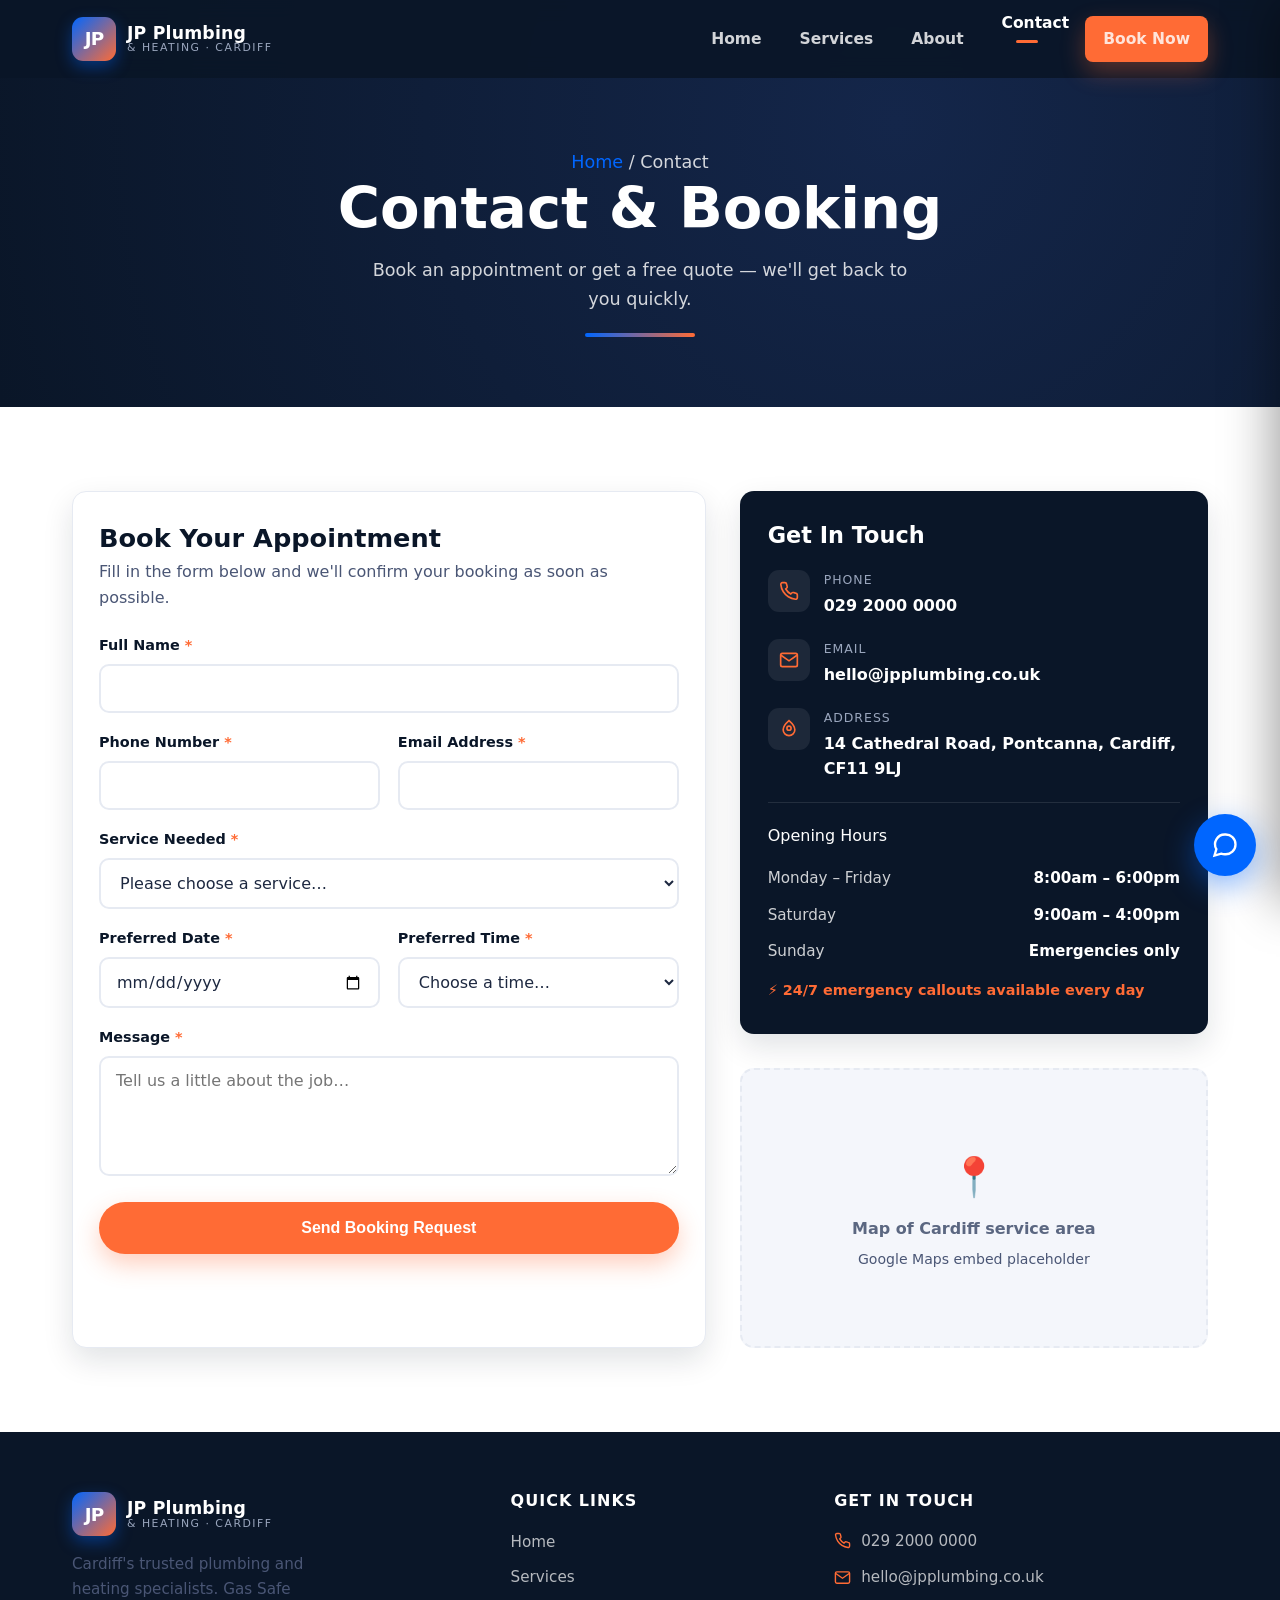
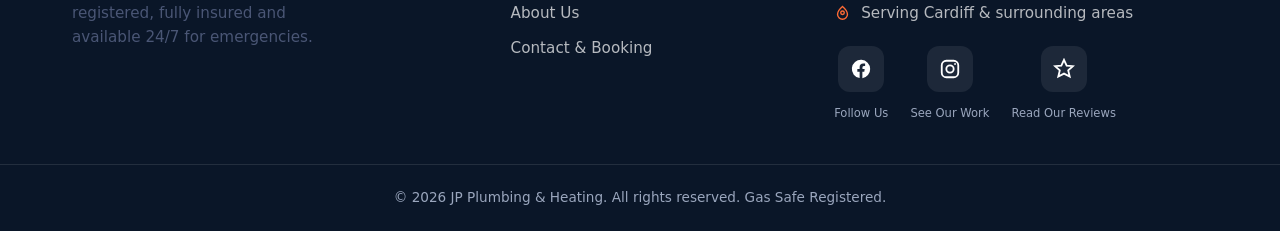
==== contact.html @ 23effeac "first website build - jp plumbing heating" ====
<!DOCTYPE html>
<html lang="en-GB">
<head>
  <meta charset="UTF-8" />
  <meta name="viewport" content="width=device-width, initial-scale=1.0" />
  <title>Contact &amp; Booking | JP Plumbing &amp; Heating Cardiff</title>
  <meta name="description" content="Book a plumber in Cardiff. Get in touch with JP Plumbing & Heating by phone, email or our quick booking form. 24/7 emergency callouts available." />
  <link rel="stylesheet" href="css/styles.css" />
  <link rel="icon" href="data:image/svg+xml,%3Csvg xmlns='http://www.w3.org/2000/svg' viewBox='0 0 100 100'%3E%3Crect width='100' height='100' rx='22' fill='%230066FF'/%3E%3Ctext x='50' y='68' font-size='52' font-family='Arial' font-weight='bold' fill='white' text-anchor='middle'%3EJP%3C/text%3E%3C/svg%3E" />
</head>
<body>

  <!-- ============ NAVIGATION ============ -->
  <nav class="nav" id="nav">
    <div class="container">
      <a href="index.html" class="logo" aria-label="JP Plumbing and Heating home">
        <span class="logo-mark">JP</span>
        <span class="logo-text"><b>JP Plumbing</b><span>&amp; Heating · Cardiff</span></span>
      </a>
      <ul class="nav-links">
        <li><a href="index.html">Home</a></li>
        <li><a href="services.html">Services</a></li>
        <li><a href="about.html">About</a></li>
        <li><a href="contact.html" class="active">Contact</a></li>
        <li><a href="contact.html" class="btn btn-orange nav-cta">Book Now</a></li>
      </ul>
      <button class="hamburger" id="hamburger" aria-label="Open menu" aria-controls="mobileMenu">
        <span></span><span></span><span></span>
      </button>
    </div>
  </nav>

  <div class="menu-overlay" id="menuOverlay"></div>
  <aside class="mobile-menu" id="mobileMenu">
    <a href="index.html">Home</a>
    <a href="services.html">Services</a>
    <a href="about.html">About</a>
    <a href="contact.html" class="active">Contact</a>
    <a href="contact.html" class="btn btn-orange btn-block">Book an Appointment</a>
  </aside>

  <!-- ============ PAGE HERO ============ -->
  <header class="page-hero">
    <div class="container">
      <p class="crumb"><a href="index.html">Home</a> / Contact</p>
      <h1>Contact &amp; Booking</h1>
      <p>Book an appointment or get a free quote — we'll get back to you quickly.</p>
      <div class="title-underline"></div>
    </div>
  </header>

  <!-- ============ CONTACT ============ -->
  <section class="section">
    <div class="container">
      <div class="contact-grid">

        <!-- LEFT: form -->
        <div class="form-card reveal from-left">
          <h2>Book Your Appointment</h2>
          <p>Fill in the form below and we'll confirm your booking as soon as possible.</p>

          <form id="bookingForm" novalidate>
            <div class="field">
              <label for="fullName">Full Name <span class="req">*</span></label>
              <input type="text" id="fullName" name="fullName" required autocomplete="name" />
              <span class="err-msg">Please enter your full name.</span>
            </div>

            <div class="field-row">
              <div class="field">
                <label for="phone">Phone Number <span class="req">*</span></label>
                <input type="tel" id="phone" name="phone" required autocomplete="tel" />
                <span class="err-msg">Please enter your phone number.</span>
              </div>
              <div class="field">
                <label for="email">Email Address <span class="req">*</span></label>
                <input type="email" id="email" name="email" required autocomplete="email" />
                <span class="err-msg">Please enter a valid email address.</span>
              </div>
            </div>

            <div class="field">
              <label for="service">Service Needed <span class="req">*</span></label>
              <select id="service" name="service" required>
                <option value="">Please choose a service…</option>
                <option>Boiler Installation</option>
                <option>Emergency Repairs</option>
                <option>Bathroom Fitting</option>
                <option>Central Heating</option>
                <option>Gas Safety Checks</option>
                <option>Leak Detection</option>
              </select>
              <span class="err-msg">Please select the service you need.</span>
            </div>

            <div class="field-row">
              <div class="field">
                <label for="date">Preferred Date <span class="req">*</span></label>
                <input type="date" id="date" name="date" required />
                <span class="err-msg">Please choose a preferred date.</span>
              </div>
              <div class="field">
                <label for="time">Preferred Time <span class="req">*</span></label>
                <select id="time" name="time" required>
                  <option value="">Choose a time…</option>
                  <option>Morning (8am–12pm)</option>
                  <option>Afternoon (12pm–5pm)</option>
                  <option>Evening (5pm–8pm)</option>
                </select>
                <span class="err-msg">Please choose a preferred time.</span>
              </div>
            </div>

            <div class="field">
              <label for="message">Message <span class="req">*</span></label>
              <textarea id="message" name="message" required placeholder="Tell us a little about the job…"></textarea>
              <span class="err-msg">Please add a short message.</span>
            </div>

            <button type="submit" class="btn btn-orange btn-block">Send Booking Request</button>
          </form>

          <!-- Success message (revealed by JS, no page reload) -->
          <div class="form-success" id="formSuccess">
            <div class="tick">✓</div>
            <h3>Thank You — Request Received!</h3>
            <p>We've received your booking request and will be in touch very shortly to confirm. For anything urgent, call us on <a href="tel:02920000000">029 2000 0000</a>.</p>
          </div>
        </div>

        <!-- RIGHT: info -->
        <div class="reveal from-right">
          <div class="info-card">
            <h3>Get In Touch</h3>
            <div class="info-row">
              <div class="ic"><svg viewBox="0 0 24 24" fill="none" stroke="currentColor" stroke-width="2"><path d="M22 16.9v3a2 2 0 0 1-2.2 2 19.8 19.8 0 0 1-8.6-3 19.5 19.5 0 0 1-6-6 19.8 19.8 0 0 1-3-8.6A2 2 0 0 1 4.1 2h3a2 2 0 0 1 2 1.7c.1.9.4 1.8.7 2.6a2 2 0 0 1-.5 2.1L8.1 9.6a16 16 0 0 0 6 6l1.2-1.2a2 2 0 0 1 2.1-.5c.8.3 1.7.6 2.6.7a2 2 0 0 1 1.9 2z"/></svg></div>
              <div><div class="it">Phone</div><div class="iv"><a href="tel:02920000000">029 2000 0000</a></div></div>
            </div>
            <div class="info-row">
              <div class="ic"><svg viewBox="0 0 24 24" fill="none" stroke="currentColor" stroke-width="2"><rect x="2" y="4" width="20" height="16" rx="2"/><path d="m2 6 10 7L22 6"/></svg></div>
              <div><div class="it">Email</div><div class="iv"><a href="mailto:hello@jpplumbing.co.uk">hello@jpplumbing.co.uk</a></div></div>
            </div>
            <div class="info-row">
              <div class="ic"><svg viewBox="0 0 24 24" fill="none" stroke="currentColor" stroke-width="2"><path d="M12 2s7 6 7 11a7 7 0 0 1-14 0c0-5 7-11 7-11z"/><circle cx="12" cy="11" r="2.5"/></svg></div>
              <div><div class="it">Address</div><div class="iv">14 Cathedral Road, Pontcanna, Cardiff, CF11 9LJ</div></div>
            </div>

            <div class="opening-hours">
              <div class="it" style="margin-bottom:12px;">Opening Hours</div>
              <div class="oh-row"><span>Monday – Friday</span><b>8:00am – 6:00pm</b></div>
              <div class="oh-row"><span>Saturday</span><b>9:00am – 4:00pm</b></div>
              <div class="oh-row"><span>Sunday</span><b>Emergencies only</b></div>
              <p class="emergency-note">⚡ 24/7 emergency callouts available every day</p>
            </div>
          </div>

          <!-- Map placeholder -->
          <div class="map-box">
            <div>
              <div class="pin">📍</div>
              <strong>Map of Cardiff service area</strong>
              <p style="margin-top:6px;font-size:0.88rem;">Google Maps embed placeholder</p>
            </div>
          </div>
        </div>

      </div>
    </div>
  </section>

  <!-- ============ FOOTER ============ -->
  <footer class="footer reveal">
    <div class="container">
      <div class="footer-grid">
        <div class="footer-brand">
          <a href="index.html" class="logo">
            <span class="logo-mark">JP</span>
            <span class="logo-text"><b>JP Plumbing</b><span>&amp; Heating · Cardiff</span></span>
          </a>
          <p>Cardiff's trusted plumbing and heating specialists. Gas Safe registered, fully insured and available 24/7 for emergencies.</p>
        </div>
        <div class="footer-links">
          <h4>Quick Links</h4>
          <ul>
            <li><a href="index.html">Home</a></li>
            <li><a href="services.html">Services</a></li>
            <li><a href="about.html">About Us</a></li>
            <li><a href="contact.html">Contact &amp; Booking</a></li>
          </ul>
        </div>
        <div class="footer-contact">
          <h4>Get In Touch</h4>
          <div class="fc-row"><svg viewBox="0 0 24 24" fill="none" stroke="currentColor" stroke-width="2"><path d="M22 16.9v3a2 2 0 0 1-2.2 2 19.8 19.8 0 0 1-8.6-3 19.5 19.5 0 0 1-6-6 19.8 19.8 0 0 1-3-8.6A2 2 0 0 1 4.1 2h3a2 2 0 0 1 2 1.7c.1.9.4 1.8.7 2.6a2 2 0 0 1-.5 2.1L8.1 9.6a16 16 0 0 0 6 6l1.2-1.2a2 2 0 0 1 2.1-.5c.8.3 1.7.6 2.6.7a2 2 0 0 1 1.9 2z"/></svg> <a href="tel:02920000000">029 2000 0000</a></div>
          <div class="fc-row"><svg viewBox="0 0 24 24" fill="none" stroke="currentColor" stroke-width="2"><rect x="2" y="4" width="20" height="16" rx="2"/><path d="m2 6 10 7L22 6"/></svg> <a href="mailto:hello@jpplumbing.co.uk">hello@jpplumbing.co.uk</a></div>
          <div class="fc-row"><svg viewBox="0 0 24 24" fill="none" stroke="currentColor" stroke-width="2"><path d="M12 2s7 6 7 11a7 7 0 0 1-14 0c0-5 7-11 7-11z"/><circle cx="12" cy="11" r="2.5"/></svg> Serving Cardiff &amp; surrounding areas</div>
          <div class="social">
            <div class="social-item">
              <a href="#" aria-label="Facebook"><svg viewBox="0 0 24 24" fill="currentColor"><path d="M22 12a10 10 0 1 0-11.5 9.9v-7H8v-2.9h2.5V9.8c0-2.5 1.5-3.9 3.8-3.9 1.1 0 2.2.2 2.2.2v2.5h-1.300c-1.2 0-1.6.8-1.6 1.6v1.9H16l-.4 2.9h-2.1v7A10 10 0 0 0 22 12z"/></svg></a>
              <span>Follow Us</span>
            </div>
            <div class="social-item">
              <a href="#" aria-label="Instagram"><svg viewBox="0 0 24 24" fill="none" stroke="currentColor" stroke-width="2"><rect x="3" y="3" width="18" height="18" rx="5"/><circle cx="12" cy="12" r="4"/><circle cx="17.5" cy="6.5" r="1" fill="currentColor" stroke="none"/></svg></a>
              <span>See Our Work</span>
            </div>
            <div class="social-item">
              <a href="#" aria-label="Google Reviews"><svg viewBox="0 0 24 24" fill="none" stroke="currentColor" stroke-width="2"><path d="M12 2l2.9 6.3 6.9.6-5.2 4.6 1.6 6.8L12 17l-6.2 3.3 1.6-6.8L2.2 8.9l6.9-.6z"/></svg></a>
              <span>Read Our Reviews</span>
            </div>
          </div>
        </div>
      </div>
    </div>
    <div class="footer-bottom">
      © <span id="year">2026</span> JP Plumbing &amp; Heating. All rights reserved. Gas Safe Registered.
    </div>
  </footer>

  <!-- ============ CHATBOT ============ -->
  <button class="chat-launcher" id="chatLauncher" aria-label="Open chat assistant">
    <svg viewBox="0 0 24 24" fill="none" stroke="currentColor" stroke-width="2"><path d="M21 11.5a8.4 8.4 0 0 1-9 8.4 9.3 9.3 0 0 1-3.3-.5L3 21l1.6-5.4A8.4 8.4 0 0 1 12 3a8.4 8.4 0 0 1 9 8.5z"/></svg>
  </button>
  <div class="chat-window" id="chatWindow" role="dialog" aria-label="JP Plumbing chat assistant">
    <div class="chat-header">
      <div class="ch-avatar">JP</div>
      <div class="ch-title"><b>JP Plumbing</b><span>Online now</span></div>
      <button class="chat-close" aria-label="Close chat">✕</button>
    </div>
    <div class="chat-body"></div>
    <div class="chat-quick">
      <button>What services do you offer?</button>
      <button>How much does a boiler service cost?</button>
      <button>What areas do you cover?</button>
      <button>Do you offer emergency callouts?</button>
      <button>How do I book?</button>
    </div>
    <div class="chat-input">
      <input type="text" id="chatInput" placeholder="Type your message…" aria-label="Type your message" />
      <button class="chat-send" id="chatSend" aria-label="Send message">
        <svg viewBox="0 0 24 24" fill="none" stroke="currentColor" stroke-width="2"><path d="M22 2 11 13M22 2l-7 20-4-9-9-4z"/></svg>
      </button>
    </div>
  </div>

  <script src="js/main.js"></script>
</body>
</html>
---- css/styles.css ----
/* =====================================================================
   JP Plumbing & Heating — Master Stylesheet
   Palette: navy #0A1628 | electric blue #0066FF | white #FFFFFF | orange #FF6B35
   Mobile-first, UK English. No external libraries.
   ===================================================================== */

/* ---------- 1. Design tokens ---------- */
:root {
  --navy: #0A1628;
  --navy-soft: #122039;
  --navy-card: #16243f;
  --blue: #0066FF;
  --blue-dark: #0050cc;
  --white: #FFFFFF;
  --orange: #FF6B35;
  --orange-dark: #e85a26;
  --grey-100: #f4f6fb;
  --grey-200: #e6eaf2;
  --grey-400: #9aa6bd;
  --grey-600: #5b6781;
  --text: #1d2840;
  --text-light: #4a5675;

  --radius: 14px;
  --radius-sm: 10px;
  --shadow-sm: 0 4px 14px rgba(10, 22, 40, 0.08);
  --shadow-md: 0 12px 30px rgba(10, 22, 40, 0.12);
  --shadow-blue: 0 14px 34px rgba(0, 102, 255, 0.28);
  --container: 1180px;
  --nav-h: 78px;
  --nav-h-shrink: 62px;
  --ease: cubic-bezier(0.22, 0.61, 0.36, 1);
}

/* ---------- 2. Reset & base ---------- */
*, *::before, *::after { box-sizing: border-box; margin: 0; padding: 0; }

html { scroll-behavior: smooth; -webkit-text-size-adjust: 100%; }

body {
  font-family: "Segoe UI", system-ui, -apple-system, "Helvetica Neue", Arial, sans-serif;
  color: var(--text);
  background: var(--white);
  line-height: 1.6;
  overflow-x: hidden;
}

img { max-width: 100%; display: block; }
a { text-decoration: none; color: inherit; }
ul { list-style: none; }

h1, h2, h3, h4 { line-height: 1.15; font-weight: 800; color: var(--navy); }
h1 { font-size: clamp(2rem, 6vw, 3.6rem); }
h2 { font-size: clamp(1.7rem, 4.4vw, 2.6rem); }
h3 { font-size: clamp(1.15rem, 2.6vw, 1.4rem); }

p { color: var(--text-light); }

.container { width: 100%; max-width: var(--container); margin: 0 auto; padding: 0 22px; }

.section { padding: 84px 0; }
.section-tight { padding: 60px 0; }

.section-head { text-align: center; max-width: 640px; margin: 0 auto 52px; }
.section-head h2 { margin-bottom: 14px; }
.section-head p { font-size: 1.05rem; }

.eyebrow {
  display: inline-block;
  text-transform: uppercase;
  letter-spacing: 2px;
  font-size: 0.78rem;
  font-weight: 700;
  color: var(--blue);
  margin-bottom: 12px;
}

/* ---------- 3. Buttons ---------- */
.btn {
  display: inline-flex;
  align-items: center;
  justify-content: center;
  gap: 9px;
  font-weight: 700;
  font-size: 1rem;
  padding: 15px 30px;
  border-radius: 50px;
  border: 2px solid transparent;
  cursor: pointer;
  transition: transform 0.25s var(--ease), box-shadow 0.25s var(--ease), background 0.25s var(--ease), color 0.25s var(--ease);
  white-space: nowrap;
}
.btn:focus-visible { outline: 3px solid var(--orange); outline-offset: 3px; }
.btn-orange { background: var(--orange); color: var(--white); box-shadow: 0 10px 24px rgba(255, 107, 53, 0.32); }
.btn-orange:hover { background: var(--orange-dark); transform: translateY(-3px); box-shadow: 0 16px 30px rgba(255, 107, 53, 0.42); }
.btn-blue { background: var(--blue); color: var(--white); box-shadow: var(--shadow-blue); }
.btn-blue:hover { background: var(--blue-dark); transform: translateY(-3px); }
.btn-outline { background: transparent; color: var(--white); border-color: rgba(255, 255, 255, 0.7); }
.btn-outline:hover { background: var(--white); color: var(--navy); transform: translateY(-3px); }
.btn-ghost { background: var(--white); color: var(--blue); border-color: var(--grey-200); box-shadow: var(--shadow-sm); }
.btn-ghost:hover { border-color: var(--blue); transform: translateY(-3px); }
.btn-block { width: 100%; }

/* ---------- 4. Navigation ---------- */
.nav {
  position: fixed;
  top: 0; left: 0; right: 0;
  height: var(--nav-h);
  display: flex;
  align-items: center;
  z-index: 1000;
  background: rgba(10, 22, 40, 0.92);
  backdrop-filter: blur(10px);
  transition: height 0.3s var(--ease), background 0.3s var(--ease), box-shadow 0.3s var(--ease);
}
.nav.scrolled {
  height: var(--nav-h-shrink);
  background: rgba(10, 22, 40, 0.98);
  box-shadow: 0 6px 24px rgba(0, 0, 0, 0.28);
}
.nav .container { display: flex; align-items: center; justify-content: space-between; }

/* Logo monogram */
.logo { display: flex; align-items: center; gap: 11px; }
.logo-mark {
  width: 44px; height: 44px;
  display: grid; place-items: center;
  border-radius: 11px;
  background: linear-gradient(135deg, var(--blue), var(--orange));
  color: var(--white);
  font-weight: 900;
  font-size: 1.15rem;
  letter-spacing: -1px;
  box-shadow: 0 6px 16px rgba(0, 102, 255, 0.4);
}
.logo-text { display: flex; flex-direction: column; line-height: 1.05; }
.logo-text b { color: var(--white); font-size: 1.08rem; font-weight: 800; letter-spacing: 0.2px; }
.logo-text span { color: var(--grey-400); font-size: 0.68rem; letter-spacing: 1.5px; text-transform: uppercase; }

/* Desktop links */
.nav-links { display: none; align-items: center; gap: 6px; }
.nav-links a {
  color: rgba(255, 255, 255, 0.82);
  font-weight: 600;
  font-size: 0.97rem;
  padding: 9px 16px;
  border-radius: 8px;
  transition: color 0.2s, background 0.2s;
}
.nav-links a:hover { color: var(--white); background: rgba(255, 255, 255, 0.08); }
.nav-links a.active { color: var(--white); }
.nav-links a.active::after {
  content: ""; display: block; height: 3px; width: 22px; margin: 4px auto 0;
  background: var(--orange); border-radius: 3px;
}
.nav-cta { margin-left: 10px; }

/* Hamburger */
.hamburger {
  display: flex; flex-direction: column; gap: 5px;
  width: 44px; height: 44px;
  background: transparent; border: 0; cursor: pointer;
  align-items: center; justify-content: center;
  z-index: 1100;
}
.hamburger span {
  width: 26px; height: 3px; border-radius: 3px; background: var(--white);
  transition: transform 0.3s var(--ease), opacity 0.2s;
}
.hamburger.open span:nth-child(1) { transform: translateY(8px) rotate(45deg); }
.hamburger.open span:nth-child(2) { opacity: 0; }
.hamburger.open span:nth-child(3) { transform: translateY(-8px) rotate(-45deg); }

/* Mobile slide-in menu */
.mobile-menu {
  position: fixed; top: 0; right: 0; bottom: 0;
  width: min(320px, 84vw);
  background: var(--navy-soft);
  z-index: 1050;
  padding: calc(var(--nav-h) + 20px) 28px 40px;
  transform: translateX(105%);
  transition: transform 0.38s var(--ease);
  box-shadow: -20px 0 50px rgba(0, 0, 0, 0.4);
  display: flex; flex-direction: column; gap: 6px;
}
.mobile-menu.open { transform: translateX(0); }
.mobile-menu a {
  color: rgba(255, 255, 255, 0.88);
  font-size: 1.15rem; font-weight: 600;
  padding: 15px 14px; border-radius: 10px;
  border-bottom: 1px solid rgba(255, 255, 255, 0.07);
  transition: background 0.2s, padding-left 0.2s;
}
.mobile-menu a:hover, .mobile-menu a.active { background: rgba(0, 102, 255, 0.16); padding-left: 22px; }
.mobile-menu .btn { margin-top: 18px; }
.menu-overlay {
  position: fixed; inset: 0; background: rgba(5, 11, 22, 0.6);
  z-index: 1040; opacity: 0; visibility: hidden;
  transition: opacity 0.3s, visibility 0.3s;
}
.menu-overlay.open { opacity: 1; visibility: visible; }

/* ---------- 5. Hero ---------- */
.hero {
  position: relative;
  min-height: 100vh;
  display: flex; align-items: center;
  background: radial-gradient(circle at 75% 20%, #14264a 0%, var(--navy) 55%);
  overflow: hidden;
  padding-top: var(--nav-h);
}
#particles { position: absolute; inset: 0; z-index: 1; pointer-events: none; }
.hero .container { position: relative; z-index: 2; }
.hero-inner { max-width: 760px; }
.hero h1 { color: var(--white); margin-bottom: 22px; }
.hero h1 .word {
  display: inline-block;
  opacity: 0;
  transform: translateY(22px);
  margin-right: 0.28em;
}
.hero h1 .accent { color: var(--orange); }
.hero-sub {
  color: rgba(255, 255, 255, 0.82);
  font-size: clamp(1.05rem, 2.4vw, 1.3rem);
  max-width: 580px;
  margin-bottom: 34px;
  opacity: 0;
  transform: translateY(18px);
}
.hero-btns { display: flex; flex-wrap: wrap; gap: 16px; opacity: 0; transform: translateY(18px); }

/* hero load animations (triggered via .loaded on body) */
.loaded .hero h1 .word { animation: wordIn 0.6s var(--ease) forwards; }
.loaded .hero-sub { animation: fadeUp 0.7s var(--ease) forwards; animation-delay: var(--sub-delay, 1.2s); }
.loaded .hero-btns { animation: fadeUp 0.7s var(--ease) forwards; animation-delay: var(--btn-delay, 1.5s); }

@keyframes wordIn { to { opacity: 1; transform: translateY(0); } }
@keyframes fadeUp { to { opacity: 1; transform: translateY(0); } }

/* trust strip in hero */
.hero-trust {
  display: flex; flex-wrap: wrap; gap: 22px;
  margin-top: 38px;
  opacity: 0; transform: translateY(18px);
}
.loaded .hero-trust { animation: fadeUp 0.7s var(--ease) forwards; animation-delay: 1.8s; }
.hero-trust span {
  display: flex; align-items: center; gap: 8px;
  color: rgba(255, 255, 255, 0.7); font-size: 0.9rem; font-weight: 600;
}
.hero-trust svg { width: 18px; height: 18px; color: var(--orange); }

/* ---------- 6. Emergency banner ---------- */
.emergency {
  background: var(--orange);
  color: var(--white);
  text-align: center;
  padding: 16px 18px;
  font-weight: 700;
  position: relative;
  z-index: 5;
}
.emergency a { color: var(--white); text-decoration: underline; text-underline-offset: 3px; }
.emergency .pulse-dot {
  display: inline-block; width: 11px; height: 11px; border-radius: 50%;
  background: var(--white); margin-right: 9px; vertical-align: middle;
  animation: pulseDot 1.5s infinite;
}
@keyframes pulseDot {
  0% { box-shadow: 0 0 0 0 rgba(255, 255, 255, 0.7); }
  70% { box-shadow: 0 0 0 12px rgba(255, 255, 255, 0); }
  100% { box-shadow: 0 0 0 0 rgba(255, 255, 255, 0); }
}

/* ---------- 7. Reveal-on-scroll utility ---------- */
.reveal { opacity: 0; transform: translateY(40px); transition: opacity 0.7s var(--ease), transform 0.7s var(--ease); }
.reveal.from-left { transform: translateX(-60px); }
.reveal.from-right { transform: translateX(60px); }
.reveal.visible { opacity: 1; transform: translate(0, 0); }

/* ---------- 8. Why choose us (feature cards) ---------- */
.features-grid { display: grid; grid-template-columns: 1fr; gap: 22px; }
.feature-card {
  background: var(--white);
  border: 1px solid var(--grey-200);
  border-radius: var(--radius);
  padding: 30px 24px;
  text-align: center;
  box-shadow: var(--shadow-sm);
  transition: transform 0.3s var(--ease), box-shadow 0.3s var(--ease), border-color 0.3s;
}
.feature-card:hover {
  transform: translateY(-8px);
  box-shadow: var(--shadow-blue);
  border-color: rgba(0, 102, 255, 0.4);
}
.feature-icon {
  width: 62px; height: 62px; margin: 0 auto 18px;
  display: grid; place-items: center;
  border-radius: 16px;
  background: linear-gradient(135deg, rgba(0, 102, 255, 0.12), rgba(255, 107, 53, 0.12));
  color: var(--blue);
}
.feature-icon svg { width: 30px; height: 30px; }
.feature-card h3 { margin-bottom: 8px; font-size: 1.1rem; }
.feature-card p { font-size: 0.94rem; }

/* ---------- 9. Services preview / grid ---------- */
.services-grid { display: grid; grid-template-columns: 1fr; gap: 24px; }
.service-tile {
  background: var(--white);
  border: 1px solid var(--grey-200);
  border-radius: var(--radius);
  padding: 30px 26px;
  box-shadow: var(--shadow-sm);
  transition: transform 0.3s var(--ease), box-shadow 0.3s var(--ease);
  position: relative;
  overflow: hidden;
}
.service-tile::before {
  content: ""; position: absolute; top: 0; left: 0; width: 100%; height: 4px;
  background: linear-gradient(90deg, var(--blue), var(--orange));
  transform: scaleX(0); transform-origin: left; transition: transform 0.35s var(--ease);
}
.service-tile:hover { transform: translateY(-8px); box-shadow: var(--shadow-md); }
.service-tile:hover::before { transform: scaleX(1); }
.service-tile .feature-icon { margin: 0 0 18px; }
.service-tile h3 { margin-bottom: 10px; }
.service-tile p { font-size: 0.95rem; margin-bottom: 16px; }
.learn-more {
  display: inline-flex; align-items: center; gap: 6px;
  color: var(--blue); font-weight: 700; font-size: 0.95rem;
}
.learn-more svg { width: 16px; height: 16px; transition: transform 0.25s; }
.learn-more:hover svg { transform: translateX(4px); }

/* ---------- 10. Testimonials carousel ---------- */
.carousel { position: relative; max-width: 760px; margin: 0 auto; }
.carousel-track { position: relative; min-height: 260px; }
.testimonial {
  position: absolute; inset: 0;
  background: var(--white);
  border: 1px solid var(--grey-200);
  border-radius: var(--radius);
  padding: 40px 34px;
  text-align: center;
  box-shadow: var(--shadow-md);
  opacity: 0; visibility: hidden;
  transition: opacity 0.6s var(--ease);
}
.testimonial.active { opacity: 1; visibility: visible; position: relative; }
.stars { color: var(--orange); font-size: 1.3rem; letter-spacing: 3px; margin-bottom: 18px; }
.testimonial blockquote { font-size: 1.15rem; color: var(--text); font-style: italic; margin-bottom: 20px; line-height: 1.6; }
.testimonial .cust { font-weight: 700; color: var(--navy); }
.testimonial .cust span { display: block; color: var(--grey-600); font-weight: 500; font-size: 0.9rem; margin-top: 3px; }
.carousel-dots { display: flex; justify-content: center; gap: 10px; margin-top: 26px; }
.dot {
  width: 12px; height: 12px; border-radius: 50%; border: 0; cursor: pointer;
  background: var(--grey-200); transition: background 0.25s, transform 0.25s;
}
.dot.active { background: var(--blue); transform: scale(1.25); }

/* ---------- 11. Stats counter ---------- */
.stats { background: var(--navy); position: relative; overflow: hidden; }
.stats::before {
  content: ""; position: absolute; top: -40%; right: -10%; width: 460px; height: 460px;
  background: radial-gradient(circle, rgba(0, 102, 255, 0.22), transparent 70%);
}
.stats .container { position: relative; z-index: 1; }
.stats-grid { display: grid; grid-template-columns: 1fr 1fr; gap: 36px 20px; text-align: center; }
.stat .num { font-size: clamp(2.2rem, 7vw, 3.4rem); font-weight: 900; color: var(--white); line-height: 1; }
.stat .num .suffix { color: var(--orange); }
.stat .label { color: var(--grey-400); margin-top: 10px; font-weight: 600; font-size: 0.95rem; }

/* ---------- 12. Booking CTA banner ---------- */
.cta-banner {
  background: linear-gradient(120deg, var(--orange), var(--orange-dark));
  text-align: center;
  color: var(--white);
  padding: 70px 0;
}
.cta-banner h2 { color: var(--white); margin-bottom: 14px; }
.cta-banner p { color: rgba(255, 255, 255, 0.92); font-size: 1.1rem; margin-bottom: 28px; }

/* ---------- 13. Page hero (inner pages) ---------- */
.page-hero {
  background: radial-gradient(circle at 70% 30%, #14264a, var(--navy));
  color: var(--white);
  padding: calc(var(--nav-h) + 70px) 0 70px;
  text-align: center;
  position: relative;
  overflow: hidden;
}
.page-hero h1 { color: var(--white); margin-bottom: 14px; }
.page-hero p { color: rgba(255, 255, 255, 0.82); font-size: 1.1rem; max-width: 560px; margin: 0 auto; }
.title-underline {
  height: 4px; width: 0; background: linear-gradient(90deg, var(--blue), var(--orange));
  border-radius: 4px; margin: 20px auto 0;
}
.loaded .page-hero .title-underline { animation: underlineGrow 0.9s var(--ease) 0.3s forwards; }
@keyframes underlineGrow { to { width: 110px; } }

/* breadcrumb */
.crumb { color: var(--grey-400); font-size: 0.85rem; margin-bottom: 14px; }
.crumb a { color: var(--blue); }

/* ---------- 14. Accordion (services + FAQ) ---------- */
.accordion { max-width: 820px; margin: 0 auto; display: flex; flex-direction: column; gap: 14px; }
.acc-item { border: 1px solid var(--grey-200); border-radius: var(--radius-sm); overflow: hidden; background: var(--white); box-shadow: var(--shadow-sm); }
.acc-header {
  width: 100%; text-align: left; background: var(--white); border: 0; cursor: pointer;
  padding: 20px 22px; display: flex; align-items: center; justify-content: space-between; gap: 16px;
  font-size: 1.05rem; font-weight: 700; color: var(--navy);
}
.acc-header .acc-icon { flex-shrink: 0; width: 28px; height: 28px; display: grid; place-items: center; border-radius: 50%; background: rgba(0,102,255,0.1); color: var(--blue); transition: transform 0.3s, background 0.3s; font-size: 1.3rem; line-height: 1; }
.acc-item.open .acc-header .acc-icon { transform: rotate(45deg); background: var(--blue); color: var(--white); }
.acc-body { max-height: 0; overflow: hidden; transition: max-height 0.4s var(--ease); }
.acc-body-inner { padding: 0 22px 22px; }
.acc-body-inner p { margin-bottom: 12px; }
.acc-body-inner ul { display: grid; gap: 8px; margin-bottom: 16px; }
.acc-body-inner li { position: relative; padding-left: 26px; color: var(--text-light); }
.acc-body-inner li::before { content: "✓"; position: absolute; left: 0; color: var(--orange); font-weight: 900; }
.acc-service-top { display: flex; align-items: center; gap: 16px; }

/* ---------- 15. Pricing cards ---------- */
.pricing-grid { display: grid; grid-template-columns: 1fr; gap: 24px; max-width: 980px; margin: 0 auto; }
.price-card {
  background: var(--white); border: 1px solid var(--grey-200); border-radius: var(--radius);
  padding: 34px 28px; text-align: center; box-shadow: var(--shadow-sm);
  transition: transform 0.3s var(--ease), box-shadow 0.3s var(--ease);
  position: relative;
}
.price-card:hover { transform: translateY(-8px); box-shadow: var(--shadow-md); }
.price-card.featured { border-color: var(--blue); box-shadow: var(--shadow-blue); }
.price-card .tag { position: absolute; top: -13px; left: 50%; transform: translateX(-50%); background: var(--orange); color: var(--white); font-size: 0.75rem; font-weight: 700; padding: 5px 16px; border-radius: 50px; text-transform: uppercase; letter-spacing: 1px; }
.price-card h3 { margin-bottom: 6px; }
.price-card .price { font-size: 2.6rem; font-weight: 900; color: var(--navy); margin: 10px 0 4px; }
.price-card .price span { font-size: 1rem; font-weight: 600; color: var(--grey-600); }
.price-card .price-note { font-size: 0.9rem; color: var(--grey-600); margin-bottom: 20px; }
.price-card ul { display: grid; gap: 10px; margin-bottom: 26px; text-align: left; }
.price-card li { position: relative; padding-left: 26px; color: var(--text-light); font-size: 0.95rem; }
.price-card li::before { content: "✓"; position: absolute; left: 0; color: var(--blue); font-weight: 900; }

/* ---------- 16. About page ---------- */
.story { display: grid; grid-template-columns: 1fr; gap: 36px; align-items: center; }
.story-text h2 { margin-bottom: 18px; }
.story-text p { margin-bottom: 16px; }
.story-img {
  border-radius: var(--radius); min-height: 320px;
  background: linear-gradient(135deg, var(--navy-soft), var(--blue));
  display: grid; place-items: center; color: rgba(255,255,255,0.55);
  font-weight: 600; text-align: center; padding: 20px;
  box-shadow: var(--shadow-md); position: relative; overflow: hidden;
}
.story-img::after { content: "🔧"; font-size: 4rem; opacity: 0.25; position: absolute; }
.story-img span { position: relative; z-index: 1; }

.team-grid, .values-grid, .cert-grid { display: grid; grid-template-columns: 1fr; gap: 24px; }
.team-card { background: var(--white); border: 1px solid var(--grey-200); border-radius: var(--radius); padding: 30px 24px; text-align: center; box-shadow: var(--shadow-sm); transition: transform 0.3s var(--ease), box-shadow 0.3s var(--ease); }
.team-card:hover { transform: translateY(-8px); box-shadow: var(--shadow-md); }
.team-avatar { width: 92px; height: 92px; border-radius: 50%; margin: 0 auto 16px; display: grid; place-items: center; font-size: 1.9rem; font-weight: 900; color: var(--white); background: linear-gradient(135deg, var(--blue), var(--orange)); }
.team-card h3 { margin-bottom: 4px; }
.team-card .role { color: var(--blue); font-weight: 700; font-size: 0.9rem; margin-bottom: 12px; }
.team-card .fact { font-size: 0.92rem; }

.cert-card { background: var(--white); border: 1px solid var(--grey-200); border-radius: var(--radius); padding: 30px 24px; text-align: center; box-shadow: var(--shadow-sm); }
.cert-badge { width: 110px; height: 70px; margin: 0 auto 16px; border-radius: var(--radius-sm); display: grid; place-items: center; font-weight: 800; color: var(--white); text-align: center; font-size: 0.9rem; padding: 8px; }
.cert-badge.gas { background: linear-gradient(135deg, #e8a800, #d18f00); }
.cert-badge.which { background: linear-gradient(135deg, #6a0fb3, #4a0a80); }
.cert-badge.checkatrade { background: linear-gradient(135deg, #0a8f3c, #066b2c); }
.cert-card p { font-size: 0.92rem; }

.values-grid .value-card { background: var(--white); border: 1px solid var(--grey-200); border-radius: var(--radius); padding: 32px 26px; box-shadow: var(--shadow-sm); transition: transform 0.3s var(--ease), box-shadow 0.3s var(--ease); }
.values-grid .value-card:hover { transform: translateY(-8px); box-shadow: var(--shadow-blue); }
.value-card .feature-icon { margin: 0 0 16px; }

/* ---------- 17. Timeline ---------- */
.timeline { max-width: 760px; margin: 0 auto; position: relative; padding-left: 34px; }
.timeline::before { content: ""; position: absolute; left: 9px; top: 6px; bottom: 6px; width: 3px; background: linear-gradient(var(--blue), var(--orange)); border-radius: 3px; }
.tl-item { position: relative; padding-bottom: 34px; }
.tl-item:last-child { padding-bottom: 0; }
.tl-item::before { content: ""; position: absolute; left: -34px; top: 4px; width: 21px; height: 21px; border-radius: 50%; background: var(--white); border: 4px solid var(--blue); box-shadow: 0 0 0 4px rgba(0,102,255,0.15); }
.tl-item .year { font-weight: 900; color: var(--blue); font-size: 1.1rem; }
.tl-item h3 { margin: 4px 0 6px; font-size: 1.15rem; }
.tl-item p { font-size: 0.95rem; }

/* ---------- 18. Contact page ---------- */
.contact-grid { display: grid; grid-template-columns: 1fr; gap: 34px; }
.form-card { background: var(--white); border: 1px solid var(--grey-200); border-radius: var(--radius); padding: 32px 26px; box-shadow: var(--shadow-md); }
.form-card h2 { font-size: 1.6rem; margin-bottom: 6px; }
.form-card > p { margin-bottom: 24px; }
.field { margin-bottom: 18px; }
.field label { display: block; font-weight: 700; font-size: 0.9rem; color: var(--navy); margin-bottom: 7px; }
.field label .req { color: var(--orange); }
.field input, .field select, .field textarea {
  width: 100%; padding: 13px 15px; border: 2px solid var(--grey-200); border-radius: var(--radius-sm);
  font-size: 1rem; font-family: inherit; color: var(--text); background: var(--white);
  transition: border-color 0.2s, box-shadow 0.2s;
}
.field input:focus, .field select:focus, .field textarea:focus { outline: 0; border-color: var(--blue); box-shadow: 0 0 0 4px rgba(0,102,255,0.12); }
.field textarea { resize: vertical; min-height: 120px; }
.field.error input, .field.error select, .field.error textarea { border-color: #e23b3b; }
.field .err-msg { display: none; color: #e23b3b; font-size: 0.82rem; margin-top: 6px; font-weight: 600; }
.field.error .err-msg { display: block; }
.field-row { display: grid; grid-template-columns: 1fr; gap: 0; }

.form-success {
  display: none; text-align: center; padding: 30px 20px;
  background: rgba(0,102,255,0.06); border: 2px dashed var(--blue); border-radius: var(--radius);
}
.form-success.show { display: block; animation: fadeUp 0.6s var(--ease) forwards; }
.form-success .tick { width: 64px; height: 64px; margin: 0 auto 16px; border-radius: 50%; background: var(--blue); color: var(--white); display: grid; place-items: center; font-size: 2rem; }
.form-success h3 { margin-bottom: 8px; }

.info-card { background: var(--navy); color: var(--white); border-radius: var(--radius); padding: 32px 28px; box-shadow: var(--shadow-md); }
.info-card h3 { color: var(--white); margin-bottom: 22px; }
.info-row { display: flex; gap: 14px; align-items: flex-start; margin-bottom: 20px; }
.info-row .ic { flex-shrink: 0; width: 42px; height: 42px; border-radius: 11px; background: rgba(255,255,255,0.08); display: grid; place-items: center; color: var(--orange); }
.info-row .ic svg { width: 20px; height: 20px; }
.info-row .it { font-size: 0.78rem; text-transform: uppercase; letter-spacing: 1px; color: var(--grey-400); margin-bottom: 3px; }
.info-row .iv { color: var(--white); font-weight: 600; }
.info-row .iv a { color: var(--white); }
.info-row .iv a:hover { color: var(--orange); }
.opening-hours { border-top: 1px solid rgba(255,255,255,0.1); margin-top: 8px; padding-top: 20px; }
.opening-hours .oh-row { display: flex; justify-content: space-between; padding: 6px 0; color: rgba(255,255,255,0.8); font-size: 0.95rem; }
.opening-hours .oh-row b { color: var(--white); }
.opening-hours .emergency-note { color: var(--orange); font-weight: 700; margin-top: 10px; font-size: 0.9rem; }

.map-box {
  margin-top: 34px; border-radius: var(--radius); min-height: 280px;
  background: var(--grey-100); border: 2px dashed var(--grey-200);
  display: grid; place-items: center; text-align: center; color: var(--grey-600); padding: 20px;
}
.map-box .pin { font-size: 2.4rem; margin-bottom: 8px; }

/* ---------- 19. Footer ---------- */
.footer { background: var(--navy); color: rgba(255,255,255,0.7); padding: 60px 0 0; }
.footer-grid { display: grid; grid-template-columns: 1fr; gap: 36px; padding-bottom: 40px; }
.footer h4 { color: var(--white); font-size: 1rem; margin-bottom: 18px; text-transform: uppercase; letter-spacing: 1px; }
.footer-brand .logo { margin-bottom: 16px; }
.footer-brand p { font-size: 0.95rem; max-width: 280px; }
.footer-links ul { display: grid; gap: 10px; }
.footer-links a { color: rgba(255,255,255,0.7); font-size: 0.95rem; transition: color 0.2s, padding-left 0.2s; }
.footer-links a:hover { color: var(--orange); padding-left: 5px; }
.footer-contact .fc-row { display: flex; gap: 10px; margin-bottom: 12px; font-size: 0.95rem; align-items: center; }
.footer-contact .fc-row svg { width: 17px; height: 17px; color: var(--orange); flex-shrink: 0; }
.footer-contact a:hover { color: var(--orange); }

.social { display: flex; gap: 22px; margin-top: 20px; }
.social-item { text-align: center; }
.social-item a {
  width: 46px; height: 46px; border-radius: 12px; background: rgba(255,255,255,0.08);
  display: grid; place-items: center; color: var(--white); margin: 0 auto 7px;
  transition: background 0.25s, transform 0.25s;
}
.social-item a:hover { background: var(--blue); transform: translateY(-4px); }
.social-item a svg { width: 22px; height: 22px; }
.social-item span { font-size: 0.72rem; color: var(--grey-400); }

.footer-bottom { border-top: 1px solid rgba(255,255,255,0.1); padding: 22px 0; text-align: center; font-size: 0.85rem; color: var(--grey-400); }

/* ---------- 20. Chatbot ---------- */
.chat-launcher {
  position: fixed; bottom: 24px; right: 24px; z-index: 1200;
  width: 62px; height: 62px; border-radius: 50%; border: 0; cursor: pointer;
  background: var(--blue); color: var(--white);
  display: grid; place-items: center;
  box-shadow: 0 10px 30px rgba(0,102,255,0.45);
  animation: chatPulse 2.2s infinite;
  transition: transform 0.25s, background 0.25s;
}
.chat-launcher:hover { transform: scale(1.08); background: var(--blue-dark); }
.chat-launcher svg { width: 28px; height: 28px; }
.chat-launcher.hidden { display: none; }
@keyframes chatPulse {
  0% { box-shadow: 0 10px 30px rgba(0,102,255,0.45), 0 0 0 0 rgba(0,102,255,0.5); }
  70% { box-shadow: 0 10px 30px rgba(0,102,255,0.45), 0 0 0 18px rgba(0,102,255,0); }
  100% { box-shadow: 0 10px 30px rgba(0,102,255,0.45), 0 0 0 0 rgba(0,102,255,0); }
}

.chat-window {
  position: fixed; bottom: 24px; right: 24px; z-index: 1201;
  width: min(370px, calc(100vw - 32px)); height: min(560px, calc(100vh - 48px));
  background: var(--white); border-radius: 18px; overflow: hidden;
  display: flex; flex-direction: column;
  box-shadow: 0 24px 60px rgba(10,22,40,0.35);
  transform: translateY(30px) scale(0.96); opacity: 0; visibility: hidden;
  transform-origin: bottom right;
  transition: transform 0.32s var(--ease), opacity 0.32s var(--ease), visibility 0.32s;
}
.chat-window.open { transform: translateY(0) scale(1); opacity: 1; visibility: visible; }
.chat-header { background: var(--navy); color: var(--white); padding: 16px 18px; display: flex; align-items: center; gap: 12px; }
.chat-header .ch-avatar { width: 40px; height: 40px; border-radius: 11px; background: linear-gradient(135deg, var(--blue), var(--orange)); display: grid; place-items: center; font-weight: 900; }
.chat-header .ch-title b { display: block; font-size: 0.98rem; }
.chat-header .ch-title span { font-size: 0.78rem; color: #7ce0a3; display: flex; align-items: center; gap: 5px; }
.chat-header .ch-title span::before { content: ""; width: 8px; height: 8px; border-radius: 50%; background: #2ecc71; }
.chat-close { margin-left: auto; background: rgba(255,255,255,0.12); border: 0; color: var(--white); width: 32px; height: 32px; border-radius: 8px; cursor: pointer; font-size: 1.1rem; line-height: 1; transition: background 0.2s; }
.chat-close:hover { background: rgba(255,255,255,0.25); }

.chat-body { flex: 1; overflow-y: auto; padding: 18px 16px; background: var(--grey-100); display: flex; flex-direction: column; gap: 12px; }
.msg { max-width: 82%; padding: 11px 15px; border-radius: 16px; font-size: 0.92rem; line-height: 1.5; animation: fadeUp 0.3s var(--ease); }
.msg.bot { background: var(--white); color: var(--text); border: 1px solid var(--grey-200); border-bottom-left-radius: 4px; align-self: flex-start; }
.msg.user { background: var(--blue); color: var(--white); border-bottom-right-radius: 4px; align-self: flex-end; }
.msg a { color: var(--blue); font-weight: 700; text-decoration: underline; }
.msg.user a { color: var(--white); }

.chat-quick { display: flex; flex-wrap: wrap; gap: 8px; padding: 0 16px 12px; background: var(--grey-100); }
.chat-quick button { background: var(--white); border: 1px solid var(--blue); color: var(--blue); font-size: 0.8rem; font-weight: 600; padding: 7px 12px; border-radius: 50px; cursor: pointer; transition: background 0.2s, color 0.2s; }
.chat-quick button:hover { background: var(--blue); color: var(--white); }

.typing { display: flex; gap: 4px; padding: 13px 16px; }
.typing span { width: 8px; height: 8px; border-radius: 50%; background: var(--grey-400); animation: typingBounce 1.2s infinite; }
.typing span:nth-child(2) { animation-delay: 0.2s; }
.typing span:nth-child(3) { animation-delay: 0.4s; }
@keyframes typingBounce { 0%, 60%, 100% { transform: translateY(0); opacity: 0.5; } 30% { transform: translateY(-6px); opacity: 1; } }

.chat-input { display: flex; gap: 8px; padding: 12px 14px; border-top: 1px solid var(--grey-200); background: var(--white); }
.chat-input input { flex: 1; border: 2px solid var(--grey-200); border-radius: 50px; padding: 11px 16px; font-size: 0.92rem; font-family: inherit; }
.chat-input input:focus { outline: 0; border-color: var(--blue); }
.chat-send { width: 44px; height: 44px; border-radius: 50%; border: 0; background: var(--blue); color: var(--white); cursor: pointer; display: grid; place-items: center; flex-shrink: 0; transition: background 0.2s; }
.chat-send:hover { background: var(--blue-dark); }
.chat-send svg { width: 20px; height: 20px; }

/* ---------- 21. Responsive breakpoints ---------- */
@media (min-width: 600px) {
  .features-grid { grid-template-columns: 1fr 1fr; }
  .services-grid { grid-template-columns: 1fr 1fr; }
  .team-grid, .cert-grid { grid-template-columns: 1fr 1fr 1fr; }
  .values-grid { grid-template-columns: 1fr 1fr 1fr; }
  .field-row { grid-template-columns: 1fr 1fr; gap: 18px; }
}
@media (min-width: 900px) {
  .nav-links { display: flex; }
  .hamburger { display: none; }
  .features-grid { grid-template-columns: repeat(4, 1fr); }
  .services-grid { grid-template-columns: repeat(3, 1fr); }
  .stats-grid { grid-template-columns: repeat(4, 1fr); }
  .pricing-grid { grid-template-columns: repeat(3, 1fr); }
  .story { grid-template-columns: 1fr 1fr; gap: 50px; }
  .contact-grid { grid-template-columns: 1.15fr 0.85fr; }
  .footer-grid { grid-template-columns: 1.4fr 1fr 1.3fr; }
}

/* ---------- 22. Accessibility: reduced motion ---------- */
@media (prefers-reduced-motion: reduce) {
  *, *::before, *::after { animation-duration: 0.01ms !important; animation-iteration-count: 1 !important; transition-duration: 0.01ms !important; scroll-behavior: auto !important; }
  .reveal { opacity: 1 !important; transform: none !important; }
  .hero h1 .word, .hero-sub, .hero-btns, .hero-trust { opacity: 1 !important; transform: none !important; }
}
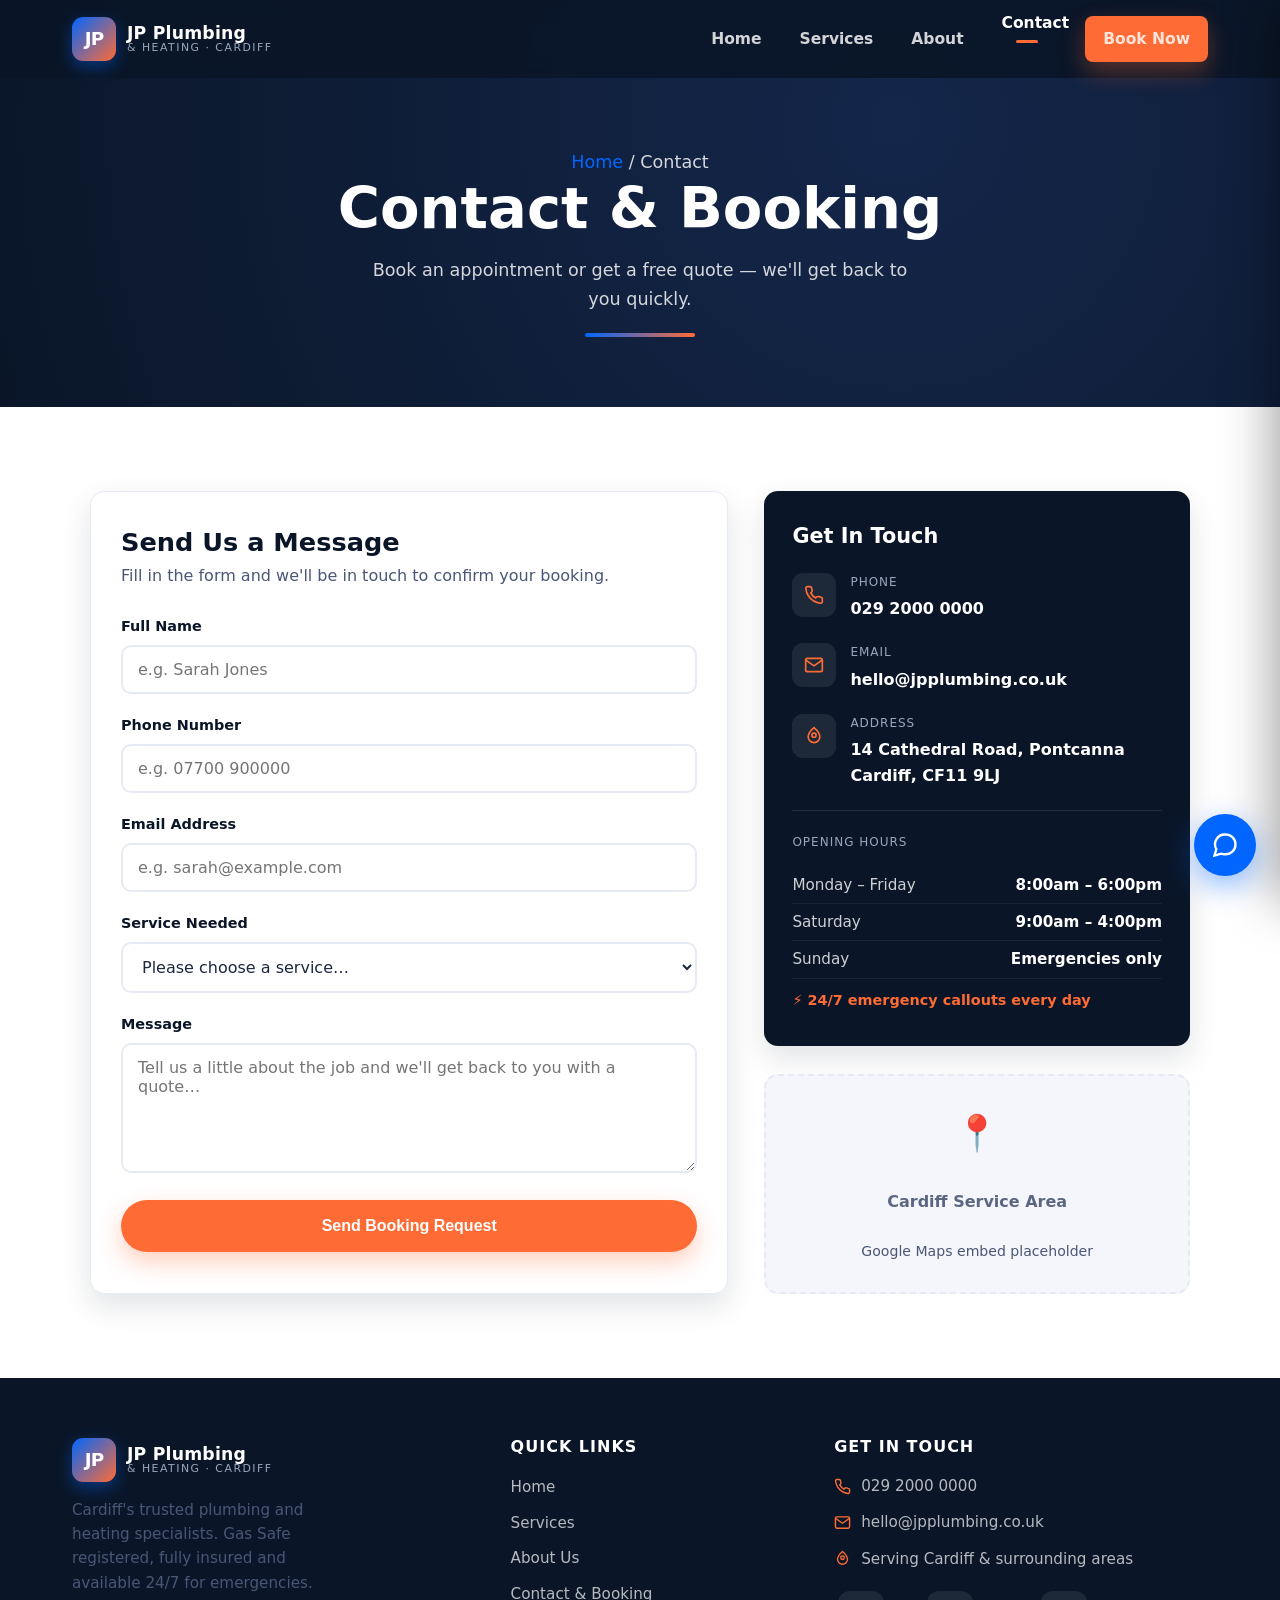
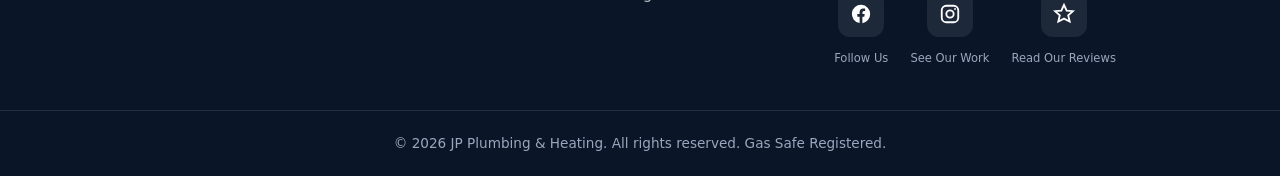
==== commit fcab5006: "rebuild contact form with native formspree" ====
--- a/contact.html
+++ b/contact.html
@@ -7,6 +7,134 @@
   <meta name="description" content="Book a plumber in Cardiff. Get in touch with JP Plumbing & Heating by phone, email or our quick booking form. 24/7 emergency callouts available." />
   <link rel="stylesheet" href="css/styles.css" />
   <link rel="icon" href="data:image/svg+xml,%3Csvg xmlns='http://www.w3.org/2000/svg' viewBox='0 0 100 100'%3E%3Crect width='100' height='100' rx='22' fill='%230066FF'/%3E%3Ctext x='50' y='68' font-size='52' font-family='Arial' font-weight='bold' fill='white' text-anchor='middle'%3EJP%3C/text%3E%3C/svg%3E" />
+  <style>
+    /* ---- Contact page local styles ---- */
+    .contact-wrap {
+      display: grid;
+      grid-template-columns: 1fr;
+      gap: 36px;
+      max-width: 1100px;
+      margin: 0 auto;
+    }
+    @media (min-width: 860px) {
+      .contact-wrap { grid-template-columns: 1.2fr 0.8fr; }
+    }
+
+    /* Form card */
+    .form-card {
+      background: var(--white);
+      border: 1px solid var(--grey-200);
+      border-radius: var(--radius);
+      padding: 36px 30px;
+      box-shadow: var(--shadow-md);
+    }
+    .form-card h2 { margin-bottom: 6px; }
+    .form-card > p { margin-bottom: 26px; }
+
+    .field { margin-bottom: 20px; }
+    .field label {
+      display: block;
+      font-weight: 700;
+      font-size: 0.9rem;
+      color: var(--navy);
+      margin-bottom: 7px;
+    }
+    .field input,
+    .field select,
+    .field textarea {
+      width: 100%;
+      padding: 13px 15px;
+      border: 2px solid var(--grey-200);
+      border-radius: var(--radius-sm);
+      font-size: 1rem;
+      font-family: inherit;
+      color: var(--text);
+      background: var(--white);
+      transition: border-color 0.2s, box-shadow 0.2s;
+    }
+    .field input:focus,
+    .field select:focus,
+    .field textarea:focus {
+      outline: 0;
+      border-color: var(--blue);
+      box-shadow: 0 0 0 4px rgba(0, 102, 255, 0.12);
+    }
+    .field textarea { resize: vertical; min-height: 130px; }
+
+    /* Info card */
+    .info-card {
+      background: var(--navy);
+      color: var(--white);
+      border-radius: var(--radius);
+      padding: 34px 28px;
+      box-shadow: var(--shadow-md);
+    }
+    .info-card h3 { color: var(--white); margin-bottom: 24px; font-size: 1.3rem; }
+
+    .info-row { display: flex; gap: 14px; align-items: flex-start; margin-bottom: 22px; }
+    .info-row .ic {
+      flex-shrink: 0;
+      width: 44px; height: 44px;
+      border-radius: 11px;
+      background: rgba(255, 255, 255, 0.08);
+      display: grid; place-items: center;
+      color: var(--orange);
+    }
+    .info-row .ic svg { width: 20px; height: 20px; }
+    .info-row .it {
+      font-size: 0.75rem;
+      text-transform: uppercase;
+      letter-spacing: 1px;
+      color: var(--grey-400);
+      margin-bottom: 4px;
+    }
+    .info-row .iv { color: var(--white); font-weight: 600; }
+    .info-row .iv a { color: var(--white); }
+    .info-row .iv a:hover { color: var(--orange); }
+
+    .opening-hours {
+      border-top: 1px solid rgba(255, 255, 255, 0.1);
+      margin-top: 6px;
+      padding-top: 22px;
+    }
+    .oh-label {
+      font-size: 0.75rem;
+      text-transform: uppercase;
+      letter-spacing: 1px;
+      color: var(--grey-400);
+      margin-bottom: 14px;
+    }
+    .oh-row {
+      display: flex;
+      justify-content: space-between;
+      padding: 7px 0;
+      color: rgba(255, 255, 255, 0.8);
+      font-size: 0.95rem;
+      border-bottom: 1px solid rgba(255, 255, 255, 0.06);
+    }
+    .oh-row b { color: var(--white); }
+    .emergency-note {
+      color: var(--orange);
+      font-weight: 700;
+      margin-top: 14px;
+      font-size: 0.9rem;
+    }
+
+    /* Map placeholder */
+    .map-box {
+      margin-top: 28px;
+      border-radius: var(--radius);
+      min-height: 220px;
+      background: var(--grey-100);
+      border: 2px dashed var(--grey-200);
+      display: grid;
+      place-items: center;
+      text-align: center;
+      color: var(--grey-600);
+      padding: 20px;
+    }
+    .map-box .pin { font-size: 2.2rem; margin-bottom: 8px; }
+  </style>
 </head>
 <body>
 
@@ -49,118 +177,105 @@
     </div>
   </header>
 
-  <!-- ============ CONTACT ============ -->
+  <!-- ============ CONTACT SECTION ============ -->
   <section class="section">
     <div class="container">
-      <div class="contact-grid">
-
-        <!-- LEFT: form -->
+      <div class="contact-wrap">
+
+        <!-- LEFT: booking form -->
         <div class="form-card reveal from-left">
-          <h2>Book Your Appointment</h2>
-          <p>Fill in the form below and we'll confirm your booking as soon as possible.</p>
-
-          <form id="bookingForm" novalidate>
-            <div class="field">
-              <label for="fullName">Full Name <span class="req">*</span></label>
-              <input type="text" id="fullName" name="fullName" required autocomplete="name" />
-              <span class="err-msg">Please enter your full name.</span>
-            </div>
-
-            <div class="field-row">
-              <div class="field">
-                <label for="phone">Phone Number <span class="req">*</span></label>
-                <input type="tel" id="phone" name="phone" required autocomplete="tel" />
-                <span class="err-msg">Please enter your phone number.</span>
-              </div>
-              <div class="field">
-                <label for="email">Email Address <span class="req">*</span></label>
-                <input type="email" id="email" name="email" required autocomplete="email" />
-                <span class="err-msg">Please enter a valid email address.</span>
-              </div>
-            </div>
-
-            <div class="field">
-              <label for="service">Service Needed <span class="req">*</span></label>
+          <h2>Send Us a Message</h2>
+          <p>Fill in the form and we'll be in touch to confirm your booking.</p>
+
+          <form action="https://formspree.io/f/mlgydqgl" method="POST">
+
+            <div class="field">
+              <label for="name">Full Name</label>
+              <input type="text" id="name" name="name" placeholder="e.g. Sarah Jones" required autocomplete="name" />
+            </div>
+
+            <div class="field">
+              <label for="phone">Phone Number</label>
+              <input type="tel" id="phone" name="phone" placeholder="e.g. 07700 900000" required autocomplete="tel" />
+            </div>
+
+            <div class="field">
+              <label for="email">Email Address</label>
+              <input type="email" id="email" name="email" placeholder="e.g. sarah@example.com" required autocomplete="email" />
+            </div>
+
+            <div class="field">
+              <label for="service">Service Needed</label>
               <select id="service" name="service" required>
                 <option value="">Please choose a service…</option>
-                <option>Boiler Installation</option>
-                <option>Emergency Repairs</option>
-                <option>Bathroom Fitting</option>
-                <option>Central Heating</option>
-                <option>Gas Safety Checks</option>
-                <option>Leak Detection</option>
+                <option value="Boiler Installation">Boiler Installation</option>
+                <option value="Emergency Repairs">Emergency Repairs</option>
+                <option value="Bathroom Fitting">Bathroom Fitting</option>
+                <option value="Central Heating">Central Heating</option>
+                <option value="Gas Safety Check">Gas Safety Check</option>
+                <option value="Leak Detection">Leak Detection</option>
+                <option value="Other / Not Sure">Other / Not Sure</option>
               </select>
-              <span class="err-msg">Please select the service you need.</span>
-            </div>
-
-            <div class="field-row">
-              <div class="field">
-                <label for="date">Preferred Date <span class="req">*</span></label>
-                <input type="date" id="date" name="date" required />
-                <span class="err-msg">Please choose a preferred date.</span>
-              </div>
-              <div class="field">
-                <label for="time">Preferred Time <span class="req">*</span></label>
-                <select id="time" name="time" required>
-                  <option value="">Choose a time…</option>
-                  <option>Morning (8am–12pm)</option>
-                  <option>Afternoon (12pm–5pm)</option>
-                  <option>Evening (5pm–8pm)</option>
-                </select>
-                <span class="err-msg">Please choose a preferred time.</span>
-              </div>
-            </div>
-
-            <div class="field">
-              <label for="message">Message <span class="req">*</span></label>
-              <textarea id="message" name="message" required placeholder="Tell us a little about the job…"></textarea>
-              <span class="err-msg">Please add a short message.</span>
+            </div>
+
+            <div class="field">
+              <label for="message">Message</label>
+              <textarea id="message" name="message" placeholder="Tell us a little about the job and we'll get back to you with a quote…" required></textarea>
             </div>
 
             <button type="submit" class="btn btn-orange btn-block">Send Booking Request</button>
+
           </form>
-
-          <!-- Success message (revealed by JS, no page reload) -->
-          <div class="form-success" id="formSuccess">
-            <div class="tick">✓</div>
-            <h3>Thank You — Request Received!</h3>
-            <p>We've received your booking request and will be in touch very shortly to confirm. For anything urgent, call us on <a href="tel:02920000000">029 2000 0000</a>.</p>
-          </div>
-        </div>
-
-        <!-- RIGHT: info -->
+        </div>
+
+        <!-- RIGHT: contact info -->
         <div class="reveal from-right">
           <div class="info-card">
             <h3>Get In Touch</h3>
+
             <div class="info-row">
-              <div class="ic"><svg viewBox="0 0 24 24" fill="none" stroke="currentColor" stroke-width="2"><path d="M22 16.9v3a2 2 0 0 1-2.2 2 19.8 19.8 0 0 1-8.6-3 19.5 19.5 0 0 1-6-6 19.8 19.8 0 0 1-3-8.6A2 2 0 0 1 4.1 2h3a2 2 0 0 1 2 1.7c.1.9.4 1.8.7 2.6a2 2 0 0 1-.5 2.1L8.1 9.6a16 16 0 0 0 6 6l1.2-1.2a2 2 0 0 1 2.1-.5c.8.3 1.7.6 2.6.7a2 2 0 0 1 1.9 2z"/></svg></div>
-              <div><div class="it">Phone</div><div class="iv"><a href="tel:02920000000">029 2000 0000</a></div></div>
-            </div>
+              <div class="ic">
+                <svg viewBox="0 0 24 24" fill="none" stroke="currentColor" stroke-width="2"><path d="M22 16.9v3a2 2 0 0 1-2.2 2 19.8 19.8 0 0 1-8.6-3 19.5 19.5 0 0 1-6-6 19.8 19.8 0 0 1-3-8.6A2 2 0 0 1 4.1 2h3a2 2 0 0 1 2 1.7c.1.9.4 1.8.7 2.6a2 2 0 0 1-.5 2.1L8.1 9.6a16 16 0 0 0 6 6l1.2-1.2a2 2 0 0 1 2.1-.5c.8.3 1.7.6 2.6.7a2 2 0 0 1 1.9 2z"/></svg>
+              </div>
+              <div>
+                <div class="it">Phone</div>
+                <div class="iv"><a href="tel:02920000000">029 2000 0000</a></div>
+              </div>
+            </div>
+
             <div class="info-row">
-              <div class="ic"><svg viewBox="0 0 24 24" fill="none" stroke="currentColor" stroke-width="2"><rect x="2" y="4" width="20" height="16" rx="2"/><path d="m2 6 10 7L22 6"/></svg></div>
-              <div><div class="it">Email</div><div class="iv"><a href="mailto:hello@jpplumbing.co.uk">hello@jpplumbing.co.uk</a></div></div>
-            </div>
+              <div class="ic">
+                <svg viewBox="0 0 24 24" fill="none" stroke="currentColor" stroke-width="2"><rect x="2" y="4" width="20" height="16" rx="2"/><path d="m2 6 10 7L22 6"/></svg>
+              </div>
+              <div>
+                <div class="it">Email</div>
+                <div class="iv"><a href="mailto:hello@jpplumbing.co.uk">hello@jpplumbing.co.uk</a></div>
+              </div>
+            </div>
+
             <div class="info-row">
-              <div class="ic"><svg viewBox="0 0 24 24" fill="none" stroke="currentColor" stroke-width="2"><path d="M12 2s7 6 7 11a7 7 0 0 1-14 0c0-5 7-11 7-11z"/><circle cx="12" cy="11" r="2.5"/></svg></div>
-              <div><div class="it">Address</div><div class="iv">14 Cathedral Road, Pontcanna, Cardiff, CF11 9LJ</div></div>
+              <div class="ic">
+                <svg viewBox="0 0 24 24" fill="none" stroke="currentColor" stroke-width="2"><path d="M12 2s7 6 7 11a7 7 0 0 1-14 0c0-5 7-11 7-11z"/><circle cx="12" cy="11" r="2.5"/></svg>
+              </div>
+              <div>
+                <div class="it">Address</div>
+                <div class="iv">14 Cathedral Road, Pontcanna<br>Cardiff, CF11 9LJ</div>
+              </div>
             </div>
 
             <div class="opening-hours">
-              <div class="it" style="margin-bottom:12px;">Opening Hours</div>
+              <p class="oh-label">Opening Hours</p>
               <div class="oh-row"><span>Monday – Friday</span><b>8:00am – 6:00pm</b></div>
               <div class="oh-row"><span>Saturday</span><b>9:00am – 4:00pm</b></div>
               <div class="oh-row"><span>Sunday</span><b>Emergencies only</b></div>
-              <p class="emergency-note">⚡ 24/7 emergency callouts available every day</p>
+              <p class="emergency-note">⚡ 24/7 emergency callouts every day</p>
             </div>
           </div>
 
-          <!-- Map placeholder -->
           <div class="map-box">
-            <div>
-              <div class="pin">📍</div>
-              <strong>Map of Cardiff service area</strong>
-              <p style="margin-top:6px;font-size:0.88rem;">Google Maps embed placeholder</p>
-            </div>
+            <div class="pin">📍</div>
+            <strong>Cardiff Service Area</strong>
+            <p style="margin-top:6px;font-size:0.88rem;">Google Maps embed placeholder</p>
           </div>
         </div>
 
@@ -195,7 +310,7 @@
           <div class="fc-row"><svg viewBox="0 0 24 24" fill="none" stroke="currentColor" stroke-width="2"><path d="M12 2s7 6 7 11a7 7 0 0 1-14 0c0-5 7-11 7-11z"/><circle cx="12" cy="11" r="2.5"/></svg> Serving Cardiff &amp; surrounding areas</div>
           <div class="social">
             <div class="social-item">
-              <a href="#" aria-label="Facebook"><svg viewBox="0 0 24 24" fill="currentColor"><path d="M22 12a10 10 0 1 0-11.5 9.9v-7H8v-2.9h2.5V9.8c0-2.5 1.5-3.9 3.8-3.9 1.1 0 2.2.2 2.2.2v2.5h-1.300c-1.2 0-1.6.8-1.6 1.6v1.9H16l-.4 2.9h-2.1v7A10 10 0 0 0 22 12z"/></svg></a>
+              <a href="#" aria-label="Facebook"><svg viewBox="0 0 24 24" fill="currentColor"><path d="M22 12a10 10 0 1 0-11.5 9.9v-7H8v-2.9h2.5V9.8c0-2.5 1.5-3.9 3.8-3.9 1.1 0 2.2.2 2.2.2v2.5h-1.3c-1.2 0-1.6.8-1.6 1.6v1.9H16l-.4 2.9h-2.1v7A10 10 0 0 0 22 12z"/></svg></a>
               <span>Follow Us</span>
             </div>
             <div class="social-item">
